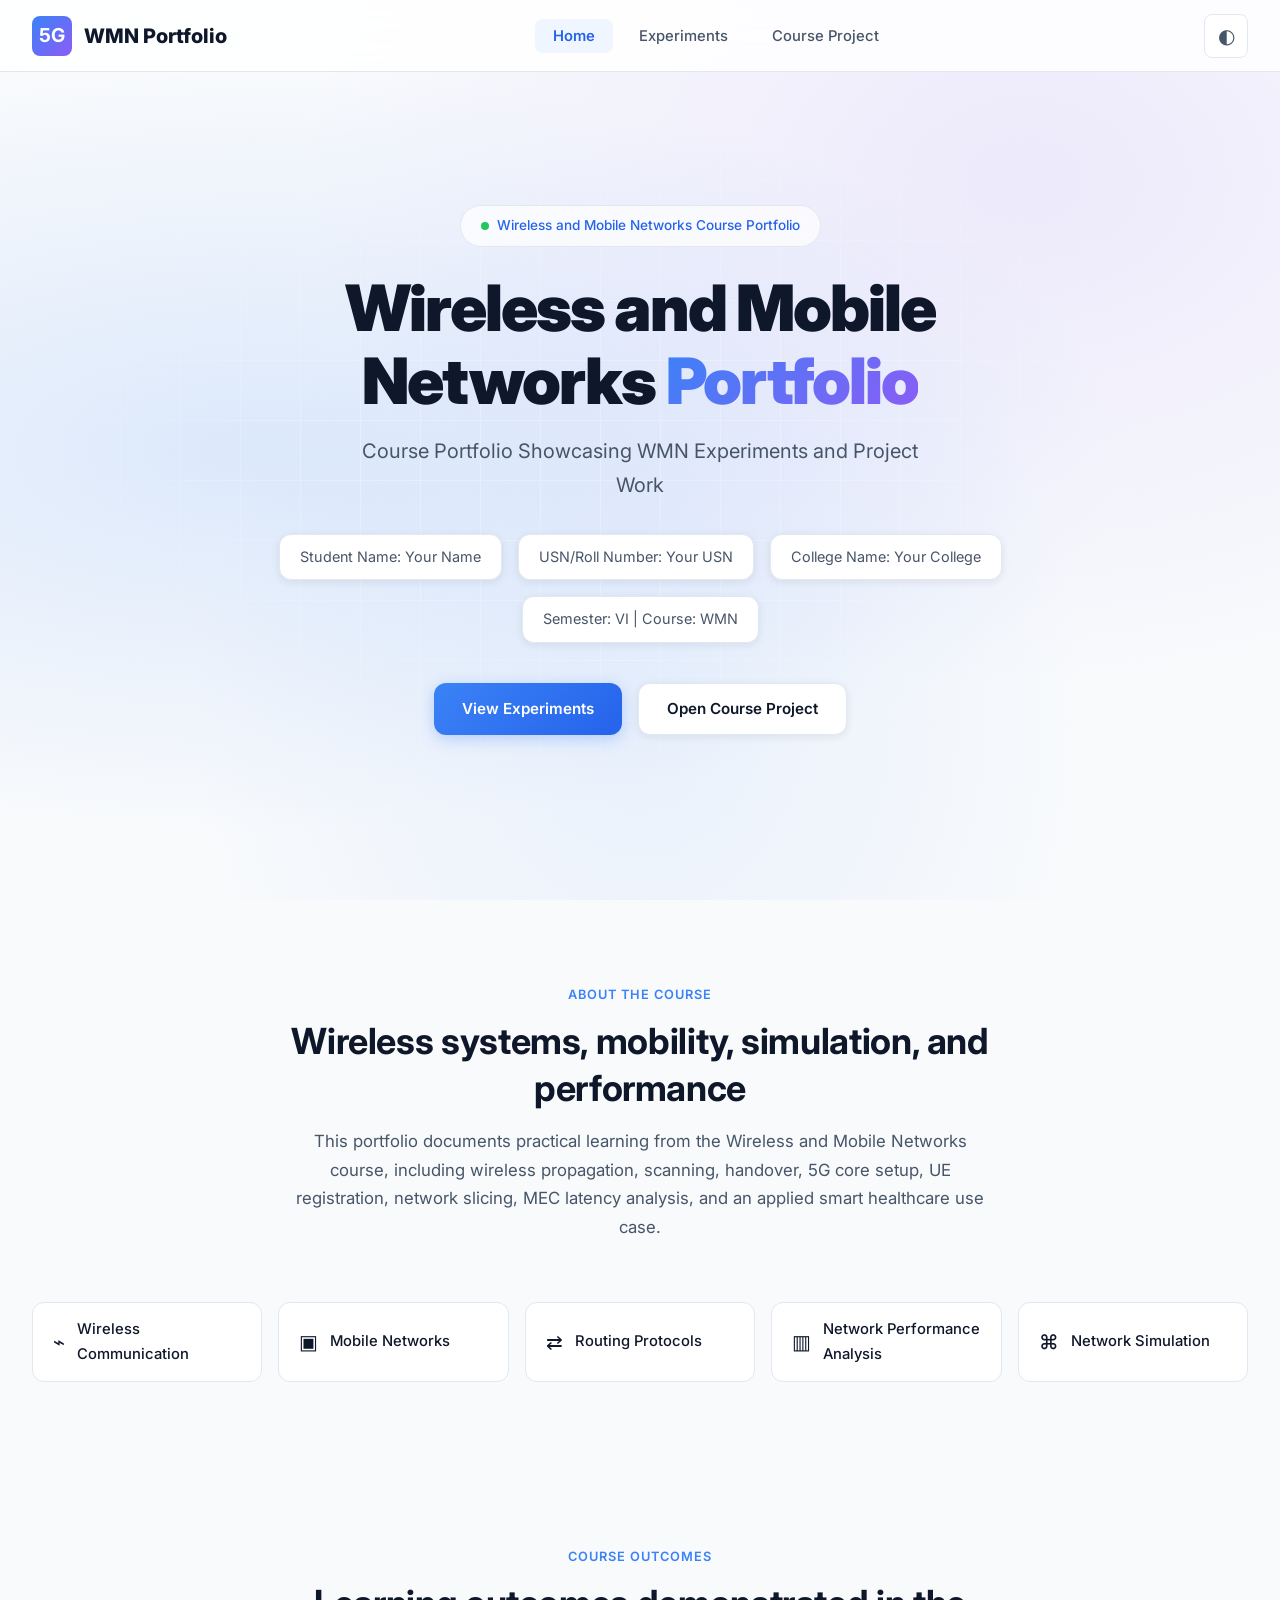
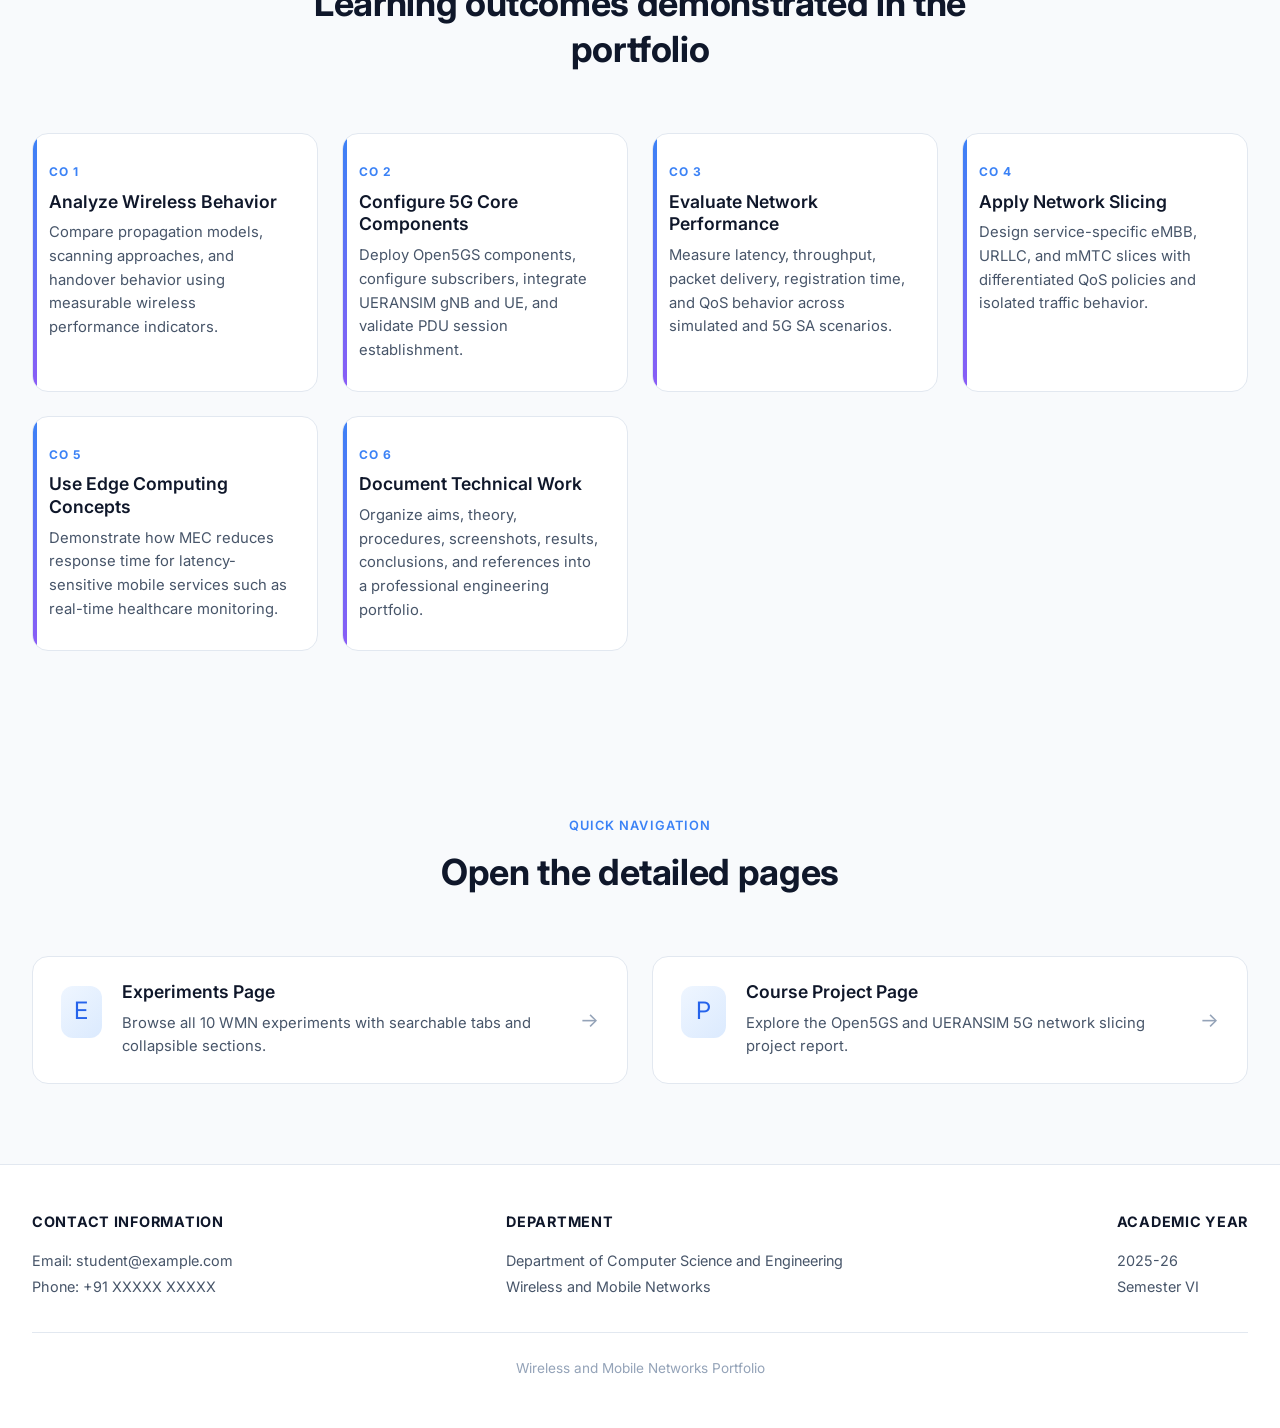
==== wmn-portfolio/index.html @ 7c62dfdb "Add files via upload" ====
<!DOCTYPE html>
<html lang="en">
<head>
  <meta charset="UTF-8">
  <meta name="viewport" content="width=device-width, initial-scale=1.0">
  <title>Wireless and Mobile Networks Portfolio</title>
  <link rel="stylesheet" href="css/style.css">
</head>
<body>
  <nav class="navbar">
    <div class="nav-container">
      <a class="nav-logo" href="index.html">
        <span class="nav-logo-icon">5G</span>
        <span>WMN Portfolio</span>
      </a>
      <ul class="nav-links">
        <li><a class="nav-link active" href="index.html">Home</a></li>
        <li><a class="nav-link" href="experiments.html">Experiments</a></li>
        <li><a class="nav-link" href="project.html">Course Project</a></li>
      </ul>
      <button class="theme-toggle" type="button" aria-label="Toggle dark mode">◐</button>
      <button class="nav-hamburger" type="button" aria-label="Open menu"><span></span><span></span><span></span></button>
    </div>
  </nav>
  <div class="nav-overlay"></div>

  <main>
    <section class="hero" id="home">
      <div class="hero-bg"></div>
      <div class="hero-grid"></div>
      <div class="hero-content">
        <div class="hero-badge"><span class="dot"></span> Wireless and Mobile Networks Course Portfolio</div>
        <h1 class="hero-title">Wireless and Mobile Networks <span class="gradient-text">Portfolio</span></h1>
        <p class="hero-subtitle">Course Portfolio Showcasing WMN Experiments and Project Work</p>
        <div class="hero-details">
          <span class="hero-detail-chip">Student Name: Your Name</span>
          <span class="hero-detail-chip">USN/Roll Number: Your USN</span>
          <span class="hero-detail-chip">College Name: Your College</span>
          <span class="hero-detail-chip">Semester: VI | Course: WMN</span>
        </div>
        <div class="hero-actions">
          <a class="btn btn-primary" href="experiments.html">View Experiments</a>
          <a class="btn btn-secondary" href="project.html">Open Course Project</a>
        </div>
      </div>
    </section>

    <section class="section" id="about">
      <div class="section-container">
        <div class="section-header reveal">
          <span class="section-label">About the Course</span>
          <h2 class="section-title">Wireless systems, mobility, simulation, and performance</h2>
          <p class="section-desc">This portfolio documents practical learning from the Wireless and Mobile Networks course, including wireless propagation, scanning, handover, 5G core setup, UE registration, network slicing, MEC latency analysis, and an applied smart healthcare use case.</p>
        </div>
        <div class="topics-grid">
          <div class="topic-tag reveal"><span class="topic-icon">⌁</span> Wireless Communication</div>
          <div class="topic-tag reveal stagger-1"><span class="topic-icon">▣</span> Mobile Networks</div>
          <div class="topic-tag reveal stagger-2"><span class="topic-icon">⇄</span> Routing Protocols</div>
          <div class="topic-tag reveal stagger-3"><span class="topic-icon">▥</span> Network Performance Analysis</div>
          <div class="topic-tag reveal stagger-4"><span class="topic-icon">⌘</span> Network Simulation</div>
        </div>
      </div>
    </section>

    <section class="section">
      <div class="section-container">
        <div class="section-header reveal">
          <span class="section-label">Course Outcomes</span>
          <h2 class="section-title">Learning outcomes demonstrated in the portfolio</h2>
        </div>
        <div class="card-grid card-grid-3">
          <article class="card outcome-card reveal">
            <div class="outcome-number">CO 1</div>
            <h3 class="card-title">Analyze Wireless Behavior</h3>
            <p class="card-desc">Compare propagation models, scanning approaches, and handover behavior using measurable wireless performance indicators.</p>
          </article>
          <article class="card outcome-card reveal stagger-1">
            <div class="outcome-number">CO 2</div>
            <h3 class="card-title">Configure 5G Core Components</h3>
            <p class="card-desc">Deploy Open5GS components, configure subscribers, integrate UERANSIM gNB and UE, and validate PDU session establishment.</p>
          </article>
          <article class="card outcome-card reveal stagger-2">
            <div class="outcome-number">CO 3</div>
            <h3 class="card-title">Evaluate Network Performance</h3>
            <p class="card-desc">Measure latency, throughput, packet delivery, registration time, and QoS behavior across simulated and 5G SA scenarios.</p>
          </article>
          <article class="card outcome-card reveal">
            <div class="outcome-number">CO 4</div>
            <h3 class="card-title">Apply Network Slicing</h3>
            <p class="card-desc">Design service-specific eMBB, URLLC, and mMTC slices with differentiated QoS policies and isolated traffic behavior.</p>
          </article>
          <article class="card outcome-card reveal stagger-1">
            <div class="outcome-number">CO 5</div>
            <h3 class="card-title">Use Edge Computing Concepts</h3>
            <p class="card-desc">Demonstrate how MEC reduces response time for latency-sensitive mobile services such as real-time healthcare monitoring.</p>
          </article>
          <article class="card outcome-card reveal stagger-2">
            <div class="outcome-number">CO 6</div>
            <h3 class="card-title">Document Technical Work</h3>
            <p class="card-desc">Organize aims, theory, procedures, screenshots, results, conclusions, and references into a professional engineering portfolio.</p>
          </article>
        </div>
      </div>
    </section>

    <section class="section">
      <div class="section-container">
        <div class="section-header reveal">
          <span class="section-label">Quick Navigation</span>
          <h2 class="section-title">Open the detailed pages</h2>
        </div>
        <div class="card-grid card-grid-2">
          <a class="card link-card reveal" href="experiments.html">
            <div class="card-icon">E</div>
            <div>
              <h3 class="card-title">Experiments Page</h3>
              <p class="card-desc">Browse all 10 WMN experiments with searchable tabs and collapsible sections.</p>
            </div>
            <span class="arrow">→</span>
          </a>
          <a class="card link-card reveal stagger-1" href="project.html">
            <div class="card-icon">P</div>
            <div>
              <h3 class="card-title">Course Project Page</h3>
              <p class="card-desc">Explore the Open5GS and UERANSIM 5G network slicing project report.</p>
            </div>
            <span class="arrow">→</span>
          </a>
        </div>
      </div>
    </section>
  </main>

  <footer class="footer">
    <div class="footer-container">
      <div class="footer-section">
        <h4>Contact Information</h4>
        <p>Email: student@example.com<br>Phone: +91 XXXXX XXXXX</p>
      </div>
      <div class="footer-section">
        <h4>Department</h4>
        <p>Department of Computer Science and Engineering<br>Wireless and Mobile Networks</p>
      </div>
      <div class="footer-section">
        <h4>Academic Year</h4>
        <p>2025-26<br>Semester VI</p>
      </div>
    </div>
    <div class="footer-bottom">Wireless and Mobile Networks Portfolio</div>
  </footer>

  <script src="js/main.js"></script>
</body>
</html>
---- wmn-portfolio/css/style.css ----
/* ===== Google Fonts ===== */
@import url('https://fonts.googleapis.com/css2?family=Inter:wght@300;400;500;600;700;800;900&family=JetBrains+Mono:wght@400;500;600&display=swap');

/* ===== CSS Custom Properties / Design Tokens ===== */
:root {
  /* Primary palette */
  --primary-50: #eff6ff;
  --primary-100: #dbeafe;
  --primary-200: #bfdbfe;
  --primary-300: #93c5fd;
  --primary-400: #60a5fa;
  --primary-500: #3b82f6;
  --primary-600: #2563eb;
  --primary-700: #1d4ed8;
  --primary-800: #1e40af;
  --primary-900: #1e3a8a;

  /* Accent */
  --accent-400: #a78bfa;
  --accent-500: #8b5cf6;
  --accent-600: #7c3aed;

  /* Success / Warning / Danger */
  --success-500: #22c55e;
  --warning-500: #f59e0b;
  --danger-500: #ef4444;

  /* Neutrals - Light mode */
  --bg-primary: #f8fafc;
  --bg-secondary: #ffffff;
  --bg-tertiary: #f1f5f9;
  --bg-card: #ffffff;
  --bg-card-hover: #f8fafc;
  --bg-glass: rgba(255, 255, 255, 0.7);
  --bg-glass-strong: rgba(255, 255, 255, 0.85);

  --text-primary: #0f172a;
  --text-secondary: #475569;
  --text-tertiary: #94a3b8;
  --text-inverse: #ffffff;

  --border-color: #e2e8f0;
  --border-color-light: #f1f5f9;
  --shadow-color: rgba(15, 23, 42, 0.08);
  --shadow-color-strong: rgba(15, 23, 42, 0.15);

  /* Sizes */
  --nav-height: 72px;
  --sidebar-width: 280px;
  --max-width: 1280px;
  --border-radius: 12px;
  --border-radius-sm: 8px;
  --border-radius-lg: 16px;
  --border-radius-xl: 24px;

  /* Transitions */
  --transition-fast: 150ms cubic-bezier(0.4, 0, 0.2, 1);
  --transition-base: 250ms cubic-bezier(0.4, 0, 0.2, 1);
  --transition-slow: 400ms cubic-bezier(0.4, 0, 0.2, 1);
  --transition-spring: 500ms cubic-bezier(0.34, 1.56, 0.64, 1);

  /* Typography */
  --font-sans: 'Inter', -apple-system, BlinkMacSystemFont, 'Segoe UI', sans-serif;
  --font-mono: 'JetBrains Mono', 'Fira Code', monospace;
}

/* ===== Dark Mode ===== */
[data-theme="dark"] {
  --bg-primary: #0b1120;
  --bg-secondary: #111827;
  --bg-tertiary: #1e293b;
  --bg-card: #1e293b;
  --bg-card-hover: #263348;
  --bg-glass: rgba(17, 24, 39, 0.75);
  --bg-glass-strong: rgba(17, 24, 39, 0.9);

  --text-primary: #f1f5f9;
  --text-secondary: #94a3b8;
  --text-tertiary: #64748b;
  --text-inverse: #0f172a;

  --border-color: #1e293b;
  --border-color-light: #263348;
  --shadow-color: rgba(0, 0, 0, 0.3);
  --shadow-color-strong: rgba(0, 0, 0, 0.5);
}

/* ===== Base Reset ===== */
*, *::before, *::after {
  margin: 0;
  padding: 0;
  box-sizing: border-box;
}

html {
  scroll-behavior: smooth;
  scroll-padding-top: calc(var(--nav-height) + 20px);
}

body {
  font-family: var(--font-sans);
  background: var(--bg-primary);
  color: var(--text-primary);
  line-height: 1.7;
  -webkit-font-smoothing: antialiased;
  -moz-osx-font-smoothing: grayscale;
  transition: background var(--transition-base), color var(--transition-base);
  overflow-x: hidden;
}

a {
  color: var(--primary-500);
  text-decoration: none;
  transition: color var(--transition-fast);
}

a:hover {
  color: var(--primary-600);
}

img {
  max-width: 100%;
  height: auto;
  display: block;
}

/* ===== Typography ===== */
h1, h2, h3, h4, h5, h6 {
  font-weight: 700;
  line-height: 1.3;
  color: var(--text-primary);
}

h1 { font-size: clamp(2rem, 5vw, 3.5rem); letter-spacing: -0.02em; }
h2 { font-size: clamp(1.5rem, 3vw, 2.25rem); letter-spacing: -0.01em; }
h3 { font-size: clamp(1.25rem, 2vw, 1.5rem); }
h4 { font-size: 1.125rem; }
p { color: var(--text-secondary); }

/* ===== Navigation ===== */
.navbar {
  position: fixed;
  top: 0;
  left: 0;
  right: 0;
  height: var(--nav-height);
  background: var(--bg-glass-strong);
  backdrop-filter: blur(20px);
  -webkit-backdrop-filter: blur(20px);
  border-bottom: 1px solid var(--border-color);
  z-index: 1000;
  display: flex;
  align-items: center;
  padding: 0 2rem;
  transition: all var(--transition-base);
}

.navbar.scrolled {
  box-shadow: 0 4px 30px var(--shadow-color);
}

.nav-container {
  max-width: var(--max-width);
  width: 100%;
  margin: 0 auto;
  display: flex;
  align-items: center;
  justify-content: space-between;
}

.nav-logo {
  display: flex;
  align-items: center;
  gap: 12px;
  font-weight: 800;
  font-size: 1.25rem;
  color: var(--text-primary);
  text-decoration: none;
}

.nav-logo-icon {
  width: 40px;
  height: 40px;
  background: linear-gradient(135deg, var(--primary-500), var(--accent-500));
  border-radius: var(--border-radius-sm);
  display: flex;
  align-items: center;
  justify-content: center;
  color: white;
  font-size: 1.2rem;
  font-weight: 700;
}

.nav-links {
  display: flex;
  align-items: center;
  gap: 8px;
  list-style: none;
}

.nav-link {
  padding: 8px 18px;
  border-radius: var(--border-radius-sm);
  color: var(--text-secondary);
  font-weight: 500;
  font-size: 0.925rem;
  transition: all var(--transition-fast);
  position: relative;
  text-decoration: none;
}

.nav-link:hover {
  color: var(--primary-500);
  background: var(--primary-50);
}

[data-theme="dark"] .nav-link:hover {
  background: rgba(59, 130, 246, 0.1);
}

.nav-link.active {
  color: var(--primary-600);
  background: var(--primary-50);
  font-weight: 600;
}

[data-theme="dark"] .nav-link.active {
  color: var(--primary-400);
  background: rgba(59, 130, 246, 0.15);
}

/* Theme Toggle */
.theme-toggle {
  width: 44px;
  height: 44px;
  border: 1px solid var(--border-color);
  border-radius: var(--border-radius-sm);
  background: var(--bg-secondary);
  color: var(--text-secondary);
  cursor: pointer;
  display: flex;
  align-items: center;
  justify-content: center;
  font-size: 1.25rem;
  transition: all var(--transition-fast);
}

.theme-toggle:hover {
  border-color: var(--primary-400);
  color: var(--primary-500);
  transform: scale(1.05);
}

/* Hamburger */
.nav-hamburger {
  display: none;
  flex-direction: column;
  gap: 5px;
  cursor: pointer;
  padding: 8px;
  border: none;
  background: transparent;
  z-index: 1010;
}

.nav-hamburger span {
  display: block;
  width: 24px;
  height: 2.5px;
  background: var(--text-primary);
  border-radius: 2px;
  transition: all var(--transition-base);
}

.nav-hamburger.active span:nth-child(1) {
  transform: rotate(45deg) translate(5px, 5px);
}

.nav-hamburger.active span:nth-child(2) {
  opacity: 0;
}

.nav-hamburger.active span:nth-child(3) {
  transform: rotate(-45deg) translate(5px, -5px);
}

/* ===== Breadcrumb ===== */
.breadcrumb {
  display: flex;
  align-items: center;
  gap: 8px;
  padding: 16px 0;
  font-size: 0.875rem;
  color: var(--text-tertiary);
}

.breadcrumb a {
  color: var(--text-tertiary);
  transition: color var(--transition-fast);
}

.breadcrumb a:hover {
  color: var(--primary-500);
}

.breadcrumb span.separator {
  font-size: 0.75rem;
}

.breadcrumb span.current {
  color: var(--primary-500);
  font-weight: 500;
}

/* ===== Hero Section ===== */
.hero {
  min-height: 100vh;
  display: flex;
  align-items: center;
  justify-content: center;
  position: relative;
  overflow: hidden;
  padding: var(--nav-height) 2rem 2rem;
}

.hero-bg {
  position: absolute;
  inset: 0;
  background:
    radial-gradient(ellipse at 20% 50%, rgba(59, 130, 246, 0.15) 0%, transparent 60%),
    radial-gradient(ellipse at 80% 20%, rgba(139, 92, 246, 0.1) 0%, transparent 50%),
    radial-gradient(ellipse at 50% 80%, rgba(59, 130, 246, 0.08) 0%, transparent 50%);
  z-index: 0;
}

[data-theme="dark"] .hero-bg {
  background:
    radial-gradient(ellipse at 20% 50%, rgba(59, 130, 246, 0.2) 0%, transparent 60%),
    radial-gradient(ellipse at 80% 20%, rgba(139, 92, 246, 0.15) 0%, transparent 50%),
    radial-gradient(ellipse at 50% 80%, rgba(59, 130, 246, 0.1) 0%, transparent 50%);
}

/* Animated grid background */
.hero-grid {
  position: absolute;
  inset: 0;
  background-image:
    linear-gradient(var(--border-color-light) 1px, transparent 1px),
    linear-gradient(90deg, var(--border-color-light) 1px, transparent 1px);
  background-size: 60px 60px;
  opacity: 0.5;
  mask-image: radial-gradient(ellipse at center, black 30%, transparent 70%);
  -webkit-mask-image: radial-gradient(ellipse at center, black 30%, transparent 70%);
}

.hero-content {
  position: relative;
  z-index: 1;
  max-width: 800px;
  text-align: center;
}

.hero-badge {
  display: inline-flex;
  align-items: center;
  gap: 8px;
  padding: 8px 20px;
  background: var(--bg-glass);
  backdrop-filter: blur(10px);
  border: 1px solid var(--border-color);
  border-radius: 100px;
  font-size: 0.85rem;
  font-weight: 500;
  color: var(--primary-600);
  margin-bottom: 24px;
  animation: fadeInDown 0.8s ease-out;
}

[data-theme="dark"] .hero-badge {
  color: var(--primary-400);
}

.hero-badge .dot {
  width: 8px;
  height: 8px;
  background: var(--success-500);
  border-radius: 50%;
  animation: pulse-dot 2s infinite;
}

.hero-title {
  font-size: clamp(2.5rem, 6vw, 4rem);
  font-weight: 900;
  letter-spacing: -0.03em;
  line-height: 1.15;
  margin-bottom: 16px;
  animation: fadeInUp 0.8s ease-out 0.1s both;
}

.hero-title .gradient-text {
  background: linear-gradient(135deg, var(--primary-500), var(--accent-500));
  -webkit-background-clip: text;
  -webkit-text-fill-color: transparent;
  background-clip: text;
}

.hero-subtitle {
  font-size: clamp(1rem, 2vw, 1.25rem);
  color: var(--text-secondary);
  margin-bottom: 32px;
  max-width: 600px;
  margin-left: auto;
  margin-right: auto;
  animation: fadeInUp 0.8s ease-out 0.2s both;
}

.hero-details {
  display: flex;
  flex-wrap: wrap;
  justify-content: center;
  gap: 16px;
  margin-bottom: 40px;
  animation: fadeInUp 0.8s ease-out 0.3s both;
}

.hero-detail-chip {
  display: inline-flex;
  align-items: center;
  gap: 8px;
  padding: 10px 20px;
  background: var(--bg-card);
  border: 1px solid var(--border-color);
  border-radius: var(--border-radius);
  font-size: 0.9rem;
  color: var(--text-secondary);
  box-shadow: 0 2px 8px var(--shadow-color);
}

.hero-detail-chip svg {
  width: 18px;
  height: 18px;
  color: var(--primary-500);
}

.hero-actions {
  display: flex;
  gap: 16px;
  justify-content: center;
  animation: fadeInUp 0.8s ease-out 0.4s both;
}

/* ===== Buttons ===== */
.btn {
  display: inline-flex;
  align-items: center;
  gap: 8px;
  padding: 12px 28px;
  border: none;
  border-radius: var(--border-radius);
  font-family: var(--font-sans);
  font-weight: 600;
  font-size: 0.95rem;
  cursor: pointer;
  transition: all var(--transition-base);
  text-decoration: none;
  white-space: nowrap;
}

.btn-primary {
  background: linear-gradient(135deg, var(--primary-500), var(--primary-600));
  color: white;
  box-shadow: 0 4px 15px rgba(59, 130, 246, 0.3);
}

.btn-primary:hover {
  transform: translateY(-2px);
  box-shadow: 0 8px 25px rgba(59, 130, 246, 0.4);
  color: white;
}

.btn-secondary {
  background: var(--bg-card);
  color: var(--text-primary);
  border: 1px solid var(--border-color);
  box-shadow: 0 2px 8px var(--shadow-color);
}

.btn-secondary:hover {
  transform: translateY(-2px);
  border-color: var(--primary-400);
  box-shadow: 0 8px 25px var(--shadow-color);
  color: var(--text-primary);
}

.btn-ghost {
  background: transparent;
  color: var(--primary-500);
  padding: 12px 16px;
}

.btn-ghost:hover {
  background: var(--primary-50);
}

[data-theme="dark"] .btn-ghost:hover {
  background: rgba(59, 130, 246, 0.1);
}

.btn svg, .btn i {
  width: 18px;
  height: 18px;
}

/* ===== Section Layout ===== */
.section {
  padding: 80px 2rem;
}

.section-container {
  max-width: var(--max-width);
  margin: 0 auto;
}

.section-header {
  text-align: center;
  max-width: 700px;
  margin: 0 auto 60px;
}

.section-label {
  display: inline-flex;
  align-items: center;
  gap: 8px;
  font-size: 0.8rem;
  font-weight: 600;
  text-transform: uppercase;
  letter-spacing: 0.08em;
  color: var(--primary-500);
  margin-bottom: 12px;
}

.section-title {
  margin-bottom: 16px;
}

.section-desc {
  font-size: 1.05rem;
  color: var(--text-secondary);
}

/* ===== Cards ===== */
.card {
  background: var(--bg-card);
  border: 1px solid var(--border-color);
  border-radius: var(--border-radius-lg);
  padding: 28px;
  transition: all var(--transition-base);
  position: relative;
  overflow: hidden;
}

.card:hover {
  transform: translateY(-4px);
  box-shadow: 0 12px 40px var(--shadow-color-strong);
  border-color: var(--primary-200);
}

[data-theme="dark"] .card:hover {
  border-color: var(--primary-800);
}

.card-icon {
  width: 52px;
  height: 52px;
  border-radius: var(--border-radius);
  display: flex;
  align-items: center;
  justify-content: center;
  font-size: 1.5rem;
  margin-bottom: 16px;
  background: linear-gradient(135deg, var(--primary-50), var(--primary-100));
  color: var(--primary-600);
}

[data-theme="dark"] .card-icon {
  background: linear-gradient(135deg, rgba(59, 130, 246, 0.15), rgba(59, 130, 246, 0.1));
  color: var(--primary-400);
}

.card-title {
  font-size: 1.1rem;
  font-weight: 600;
  margin-bottom: 8px;
}

.card-desc {
  font-size: 0.925rem;
  color: var(--text-secondary);
  line-height: 1.6;
}

/* Card Grid */
.card-grid {
  display: grid;
  gap: 24px;
}

.card-grid-2 { grid-template-columns: repeat(auto-fit, minmax(320px, 1fr)); }
.card-grid-3 { grid-template-columns: repeat(auto-fit, minmax(280px, 1fr)); }
.card-grid-4 { grid-template-columns: repeat(auto-fit, minmax(240px, 1fr)); }

/* ===== Stats Cards ===== */
.stat-card {
  text-align: center;
  padding: 32px 24px;
}

.stat-value {
  font-size: 2.5rem;
  font-weight: 800;
  background: linear-gradient(135deg, var(--primary-500), var(--accent-500));
  -webkit-background-clip: text;
  -webkit-text-fill-color: transparent;
  background-clip: text;
  margin-bottom: 8px;
}

.stat-label {
  font-size: 0.9rem;
  color: var(--text-secondary);
  font-weight: 500;
}

/* ===== Quick Nav / Link Cards ===== */
.link-card {
  display: flex;
  align-items: center;
  gap: 20px;
  padding: 24px 28px;
  cursor: pointer;
  text-decoration: none;
  color: inherit;
}

.link-card .arrow {
  margin-left: auto;
  font-size: 1.25rem;
  color: var(--text-tertiary);
  transition: all var(--transition-fast);
}

.link-card:hover .arrow {
  color: var(--primary-500);
  transform: translateX(4px);
}

/* ===== About Section ===== */
.topics-grid {
  display: grid;
  grid-template-columns: repeat(auto-fit, minmax(220px, 1fr));
  gap: 16px;
  margin-top: 24px;
}

.topic-tag {
  display: flex;
  align-items: center;
  gap: 12px;
  padding: 14px 20px;
  background: var(--bg-card);
  border: 1px solid var(--border-color);
  border-radius: var(--border-radius);
  font-size: 0.925rem;
  font-weight: 500;
  color: var(--text-primary);
  transition: all var(--transition-fast);
}

.topic-tag:hover {
  border-color: var(--primary-300);
  transform: translateX(4px);
}

.topic-tag .topic-icon {
  font-size: 1.25rem;
}

/* ===== Course Outcomes ===== */
.outcome-card {
  position: relative;
  padding-left: 16px;
}

.outcome-card::before {
  content: '';
  position: absolute;
  left: 0;
  top: 0;
  bottom: 0;
  width: 4px;
  background: linear-gradient(to bottom, var(--primary-500), var(--accent-500));
  border-radius: 2px;
}

.outcome-number {
  font-size: 0.75rem;
  font-weight: 700;
  text-transform: uppercase;
  letter-spacing: 0.08em;
  color: var(--primary-500);
  margin-bottom: 8px;
}

/* ===== Experiments Page ===== */
.experiments-layout {
  display: flex;
  gap: 32px;
  min-height: calc(100vh - var(--nav-height));
  padding-top: var(--nav-height);
}

/* Sidebar */
.exp-sidebar {
  width: var(--sidebar-width);
  position: sticky;
  top: var(--nav-height);
  height: calc(100vh - var(--nav-height));
  overflow-y: auto;
  padding: 24px 16px;
  border-right: 1px solid var(--border-color);
  background: var(--bg-secondary);
  flex-shrink: 0;
  scrollbar-width: thin;
  scrollbar-color: var(--border-color) transparent;
}

.exp-sidebar::-webkit-scrollbar {
  width: 5px;
}

.exp-sidebar::-webkit-scrollbar-thumb {
  background: var(--border-color);
  border-radius: 4px;
}

.sidebar-search {
  position: relative;
  margin-bottom: 20px;
}

.sidebar-search input {
  width: 100%;
  padding: 10px 14px 10px 40px;
  border: 1px solid var(--border-color);
  border-radius: var(--border-radius-sm);
  background: var(--bg-primary);
  color: var(--text-primary);
  font-family: var(--font-sans);
  font-size: 0.875rem;
  transition: all var(--transition-fast);
  outline: none;
}

.sidebar-search input:focus {
  border-color: var(--primary-400);
  box-shadow: 0 0 0 3px rgba(59, 130, 246, 0.1);
}

.sidebar-search .search-icon {
  position: absolute;
  left: 12px;
  top: 50%;
  transform: translateY(-50%);
  color: var(--text-tertiary);
  font-size: 1rem;
}

.exp-nav-list {
  list-style: none;
  display: flex;
  flex-direction: column;
  gap: 4px;
}

.exp-nav-item {
  display: flex;
  align-items: center;
  gap: 12px;
  padding: 12px 16px;
  border-radius: var(--border-radius-sm);
  cursor: pointer;
  transition: all var(--transition-fast);
  font-size: 0.9rem;
  font-weight: 500;
  color: var(--text-secondary);
  border: 1px solid transparent;
}

.exp-nav-item:hover {
  background: var(--bg-tertiary);
  color: var(--text-primary);
}

.exp-nav-item.active {
  background: var(--primary-50);
  color: var(--primary-600);
  border-color: var(--primary-200);
  font-weight: 600;
}

[data-theme="dark"] .exp-nav-item.active {
  background: rgba(59, 130, 246, 0.1);
  color: var(--primary-400);
  border-color: rgba(59, 130, 246, 0.2);
}

.exp-nav-num {
  width: 32px;
  height: 32px;
  display: flex;
  align-items: center;
  justify-content: center;
  font-size: 0.8rem;
  font-weight: 700;
  border-radius: 8px;
  background: var(--bg-tertiary);
  color: var(--text-tertiary);
  flex-shrink: 0;
}

.exp-nav-item.active .exp-nav-num {
  background: var(--primary-500);
  color: white;
}

/* Experiment Content */
.exp-content {
  flex: 1;
  padding: 32px 40px;
  max-width: 900px;
  overflow-y: auto;
}

.exp-panel {
  display: none;
  animation: fadeIn 0.3s ease-out;
}

.exp-panel.active {
  display: block;
}

.exp-header {
  margin-bottom: 40px;
}

.exp-number-badge {
  display: inline-flex;
  align-items: center;
  gap: 8px;
  font-size: 0.8rem;
  font-weight: 700;
  text-transform: uppercase;
  letter-spacing: 0.05em;
  color: var(--primary-500);
  background: var(--primary-50);
  padding: 6px 16px;
  border-radius: 100px;
  margin-bottom: 16px;
}

[data-theme="dark"] .exp-number-badge {
  background: rgba(59, 130, 246, 0.1);
}

.exp-title {
  font-size: 1.75rem;
  font-weight: 800;
  margin-bottom: 12px;
}

/* Collapsible Sections */
.collapsible {
  border: 1px solid var(--border-color);
  border-radius: var(--border-radius);
  margin-bottom: 16px;
  overflow: hidden;
  transition: all var(--transition-base);
}

.collapsible:hover {
  border-color: var(--primary-200);
}

[data-theme="dark"] .collapsible:hover {
  border-color: rgba(59, 130, 246, 0.3);
}

.collapsible-header {
  display: flex;
  align-items: center;
  gap: 12px;
  padding: 18px 24px;
  cursor: pointer;
  background: var(--bg-card);
  font-weight: 600;
  font-size: 1rem;
  color: var(--text-primary);
  transition: background var(--transition-fast);
  user-select: none;
}

.collapsible-header:hover {
  background: var(--bg-card-hover);
}

.collapsible-header .icon {
  font-size: 1.2rem;
  color: var(--primary-500);
  width: 24px;
  text-align: center;
}

.collapsible-header .chevron {
  margin-left: auto;
  transition: transform var(--transition-base);
  font-size: 0.9rem;
  color: var(--text-tertiary);
}

.collapsible.open .collapsible-header .chevron {
  transform: rotate(180deg);
}

.collapsible-body {
  max-height: 0;
  overflow: hidden;
  transition: max-height var(--transition-slow);
}

.collapsible.open .collapsible-body {
  max-height: 3000px;
}

.collapsible-content {
  padding: 20px 24px 24px;
  border-top: 1px solid var(--border-color);
  font-size: 0.95rem;
  line-height: 1.8;
  color: var(--text-secondary);
}

.collapsible-content p {
  margin-bottom: 12px;
}

.collapsible-content ul, .collapsible-content ol {
  padding-left: 24px;
  margin-bottom: 12px;
}

.collapsible-content li {
  margin-bottom: 8px;
  color: var(--text-secondary);
}

.collapsible-content strong {
  color: var(--text-primary);
}

/* Screenshots placeholder */
.screenshot-grid {
  display: grid;
  grid-template-columns: repeat(auto-fit, minmax(200px, 1fr));
  gap: 16px;
  margin-top: 16px;
}

.screenshot-placeholder {
  aspect-ratio: 16 / 10;
  background: var(--bg-tertiary);
  border: 2px dashed var(--border-color);
  border-radius: var(--border-radius);
  display: flex;
  flex-direction: column;
  align-items: center;
  justify-content: center;
  gap: 8px;
  color: var(--text-tertiary);
  font-size: 0.85rem;
  cursor: pointer;
  transition: all var(--transition-fast);
}

.screenshot-placeholder:hover {
  border-color: var(--primary-300);
  color: var(--primary-500);
}

.screenshot-placeholder .icon {
  font-size: 2rem;
}

/* ===== Project Page ===== */
.project-hero {
  padding: calc(var(--nav-height) + 60px) 2rem 60px;
  background:
    radial-gradient(ellipse at 30% 50%, rgba(59, 130, 246, 0.1) 0%, transparent 50%),
    radial-gradient(ellipse at 70% 30%, rgba(139, 92, 246, 0.08) 0%, transparent 40%);
}

.project-hero-content {
  max-width: var(--max-width);
  margin: 0 auto;
}

.project-title {
  font-size: clamp(1.75rem, 4vw, 2.75rem);
  font-weight: 900;
  margin-bottom: 20px;
}

.project-meta {
  display: flex;
  flex-wrap: wrap;
  gap: 12px;
  margin-bottom: 24px;
}

.project-meta-tag {
  display: inline-flex;
  align-items: center;
  gap: 8px;
  padding: 6px 16px;
  background: var(--bg-card);
  border: 1px solid var(--border-color);
  border-radius: 100px;
  font-size: 0.85rem;
  font-weight: 500;
  color: var(--text-secondary);
}

.project-section {
  padding: 48px 2rem;
  border-bottom: 1px solid var(--border-color);
}

.project-section:last-child {
  border-bottom: none;
}

.project-section-inner {
  max-width: var(--max-width);
  margin: 0 auto;
}

.project-section-title {
  display: flex;
  align-items: center;
  gap: 12px;
  font-size: 1.5rem;
  margin-bottom: 24px;
}

.project-section-title .section-icon {
  width: 40px;
  height: 40px;
  display: flex;
  align-items: center;
  justify-content: center;
  border-radius: var(--border-radius-sm);
  background: linear-gradient(135deg, var(--primary-50), var(--primary-100));
  color: var(--primary-600);
  font-size: 1.1rem;
}

[data-theme="dark"] .project-section-title .section-icon {
  background: rgba(59, 130, 246, 0.1);
  color: var(--primary-400);
}

.project-content {
  font-size: 1rem;
  line-height: 1.8;
  color: var(--text-secondary);
}

.project-content p {
  margin-bottom: 16px;
}

.content-list {
  background: var(--bg-card);
  border: 1px solid var(--border-color);
  border-radius: var(--border-radius-lg);
  padding: 24px 28px 24px 48px;
  color: var(--text-secondary);
}

.content-list li {
  margin-bottom: 10px;
}

.architecture-map {
  display: grid;
  grid-template-columns: repeat(7, auto);
  align-items: center;
  gap: 12px;
  overflow-x: auto;
  padding: 20px;
  background: var(--bg-card);
  border: 1px solid var(--border-color);
  border-radius: var(--border-radius-lg);
}

.arch-node {
  min-width: 150px;
  padding: 16px 18px;
  border-radius: var(--border-radius-sm);
  background: linear-gradient(135deg, var(--primary-50), var(--bg-secondary));
  border: 1px solid var(--primary-200);
  color: var(--text-primary);
  font-weight: 700;
  text-align: center;
}

[data-theme="dark"] .arch-node {
  background: rgba(59, 130, 246, 0.12);
  border-color: rgba(59, 130, 246, 0.25);
}

.arch-link {
  min-width: 70px;
  text-align: center;
  color: var(--primary-500);
  font-size: 0.8rem;
  font-family: var(--font-mono);
  font-weight: 600;
}

.data-table {
  width: 100%;
  border-collapse: collapse;
  overflow: hidden;
  border-radius: var(--border-radius);
  background: var(--bg-card);
  border: 1px solid var(--border-color);
}

.data-table th,
.data-table td {
  padding: 14px 16px;
  text-align: left;
  border-bottom: 1px solid var(--border-color);
  color: var(--text-secondary);
}

.data-table th {
  background: var(--bg-tertiary);
  color: var(--text-primary);
  font-weight: 700;
}

.data-table tr:last-child td {
  border-bottom: none;
}

/* Tech Stack */
.tech-grid {
  display: flex;
  flex-wrap: wrap;
  gap: 12px;
}

.tech-tag {
  display: flex;
  align-items: center;
  gap: 8px;
  padding: 10px 20px;
  background: var(--bg-card);
  border: 1px solid var(--border-color);
  border-radius: var(--border-radius);
  font-size: 0.925rem;
  font-weight: 500;
  color: var(--text-primary);
  transition: all var(--transition-fast);
}

.tech-tag:hover {
  border-color: var(--primary-300);
  transform: translateY(-2px);
  box-shadow: 0 4px 12px var(--shadow-color);
}

/* Timeline */
.timeline {
  position: relative;
  padding-left: 40px;
}

.timeline::before {
  content: '';
  position: absolute;
  left: 15px;
  top: 0;
  bottom: 0;
  width: 2px;
  background: linear-gradient(to bottom, var(--primary-500), var(--accent-500));
}

.timeline-item {
  position: relative;
  padding-bottom: 32px;
}

.timeline-item:last-child {
  padding-bottom: 0;
}

.timeline-dot {
  position: absolute;
  left: -33px;
  top: 4px;
  width: 12px;
  height: 12px;
  border-radius: 50%;
  background: var(--primary-500);
  border: 3px solid var(--bg-primary);
  box-shadow: 0 0 0 2px var(--primary-500);
}

.timeline-content {
  background: var(--bg-card);
  border: 1px solid var(--border-color);
  border-radius: var(--border-radius);
  padding: 20px 24px;
}

.timeline-date {
  font-size: 0.8rem;
  font-weight: 600;
  color: var(--primary-500);
  margin-bottom: 8px;
}

.timeline-title {
  font-weight: 600;
  margin-bottom: 6px;
}

.timeline-desc {
  font-size: 0.9rem;
  color: var(--text-secondary);
}

/* ===== Gallery ===== */
.gallery-grid {
  display: grid;
  grid-template-columns: repeat(auto-fit, minmax(250px, 1fr));
  gap: 16px;
}

.gallery-item {
  aspect-ratio: 16 / 10;
  border-radius: var(--border-radius);
  overflow: hidden;
  background: var(--bg-tertiary);
  border: 1px solid var(--border-color);
  display: flex;
  align-items: center;
  justify-content: center;
  color: var(--text-tertiary);
  font-size: 0.9rem;
  cursor: pointer;
  transition: all var(--transition-base);
  position: relative;
}

.gallery-item:hover {
  transform: scale(1.02);
  box-shadow: 0 8px 30px var(--shadow-color-strong);
}

.gallery-item img {
  width: 100%;
  height: 100%;
  object-fit: cover;
}

/* ===== Footer ===== */
.footer {
  background: var(--bg-secondary);
  border-top: 1px solid var(--border-color);
  padding: 48px 2rem;
}

.footer-container {
  max-width: var(--max-width);
  margin: 0 auto;
  display: flex;
  flex-wrap: wrap;
  justify-content: space-between;
  gap: 32px;
}

.footer-section h4 {
  font-size: 0.9rem;
  font-weight: 700;
  text-transform: uppercase;
  letter-spacing: 0.05em;
  margin-bottom: 16px;
  color: var(--text-primary);
}

.footer-section p,
.footer-section a {
  font-size: 0.9rem;
  color: var(--text-secondary);
  line-height: 1.8;
}

.footer-bottom {
  max-width: var(--max-width);
  margin: 32px auto 0;
  padding-top: 24px;
  border-top: 1px solid var(--border-color);
  text-align: center;
  font-size: 0.85rem;
  color: var(--text-tertiary);
}

/* ===== Animations ===== */
@keyframes fadeIn {
  from { opacity: 0; }
  to { opacity: 1; }
}

@keyframes fadeInUp {
  from { opacity: 0; transform: translateY(20px); }
  to { opacity: 1; transform: translateY(0); }
}

@keyframes fadeInDown {
  from { opacity: 0; transform: translateY(-20px); }
  to { opacity: 1; transform: translateY(0); }
}

@keyframes pulse-dot {
  0%, 100% { opacity: 1; transform: scale(1); }
  50% { opacity: 0.5; transform: scale(1.5); }
}

@keyframes float {
  0%, 100% { transform: translateY(0); }
  50% { transform: translateY(-10px); }
}

/* Scroll animations */
.reveal {
  opacity: 0;
  transform: translateY(30px);
  transition: all 0.6s cubic-bezier(0.4, 0, 0.2, 1);
}

.reveal.visible {
  opacity: 1;
  transform: translateY(0);
}

/* Stagger delay utility */
.stagger-1 { transition-delay: 0.1s; }
.stagger-2 { transition-delay: 0.2s; }
.stagger-3 { transition-delay: 0.3s; }
.stagger-4 { transition-delay: 0.4s; }
.stagger-5 { transition-delay: 0.5s; }

/* ===== Responsive ===== */
@media (max-width: 1024px) {
  .experiments-layout {
    flex-direction: column;
  }

  .exp-sidebar {
    width: 100%;
    height: auto;
    max-height: 60vh;
    position: relative;
    top: 0;
    border-right: none;
    border-bottom: 1px solid var(--border-color);
  }

  .exp-content {
    padding: 24px 20px;
  }
}

@media (max-width: 768px) {
  .navbar {
    padding: 0 1rem;
  }

  .nav-hamburger {
    display: flex;
  }

  .nav-links {
    position: fixed;
    top: 0;
    right: -100%;
    width: 280px;
    height: 100vh;
    background: var(--bg-secondary);
    flex-direction: column;
    padding: 80px 24px 24px;
    gap: 4px;
    transition: right var(--transition-base);
    box-shadow: -8px 0 30px var(--shadow-color);
    z-index: 1005;
  }

  .nav-links.open {
    right: 0;
  }

  .nav-link {
    width: 100%;
    padding: 14px 18px;
  }

  .hero {
    padding: calc(var(--nav-height) + 20px) 1rem 40px;
  }

  .hero-details {
    flex-direction: column;
    align-items: center;
  }

  .hero-actions {
    flex-direction: column;
    width: 100%;
  }

  .hero-actions .btn {
    width: 100%;
    justify-content: center;
  }

  .section {
    padding: 48px 1rem;
  }

  .card {
    padding: 20px;
  }

  .footer-container {
    flex-direction: column;
  }

  .exp-sidebar {
    max-height: 40vh;
    padding: 16px 12px;
  }

  .architecture-map {
    grid-template-columns: 1fr;
  }

  .arch-link {
    min-width: 0;
  }
}

@media (max-width: 480px) {
  .hero-title {
    font-size: 1.85rem;
  }

  .exp-nav-item {
    padding: 10px 12px;
    font-size: 0.85rem;
  }
}

/* ===== Utility Classes ===== */
.text-center { text-align: center; }
.text-left { text-align: left; }
.mb-8 { margin-bottom: 8px; }
.mb-16 { margin-bottom: 16px; }
.mb-24 { margin-bottom: 24px; }
.mb-32 { margin-bottom: 32px; }
.mb-48 { margin-bottom: 48px; }
.mt-16 { margin-top: 16px; }
.mt-24 { margin-top: 24px; }
.mt-32 { margin-top: 32px; }
.gap-16 { gap: 16px; }
.gap-24 { gap: 24px; }
.hidden { display: none !important; }

/* Download Button */
.download-btn {
  display: inline-flex;
  align-items: center;
  gap: 10px;
  padding: 14px 32px;
  background: linear-gradient(135deg, var(--primary-500), var(--accent-500));
  color: white;
  border-radius: var(--border-radius);
  font-weight: 600;
  font-size: 1rem;
  text-decoration: none;
  transition: all var(--transition-base);
  box-shadow: 0 4px 15px rgba(59, 130, 246, 0.3);
}

.download-btn:hover {
  transform: translateY(-3px);
  box-shadow: 0 8px 30px rgba(59, 130, 246, 0.4);
  color: white;
}

/* Overlay for mobile nav */
.nav-overlay {
  display: none;
  position: fixed;
  inset: 0;
  background: rgba(0, 0, 0, 0.5);
  z-index: 1001;
  opacity: 0;
  transition: opacity var(--transition-base);
}

.nav-overlay.active {
  display: block;
  opacity: 1;
}
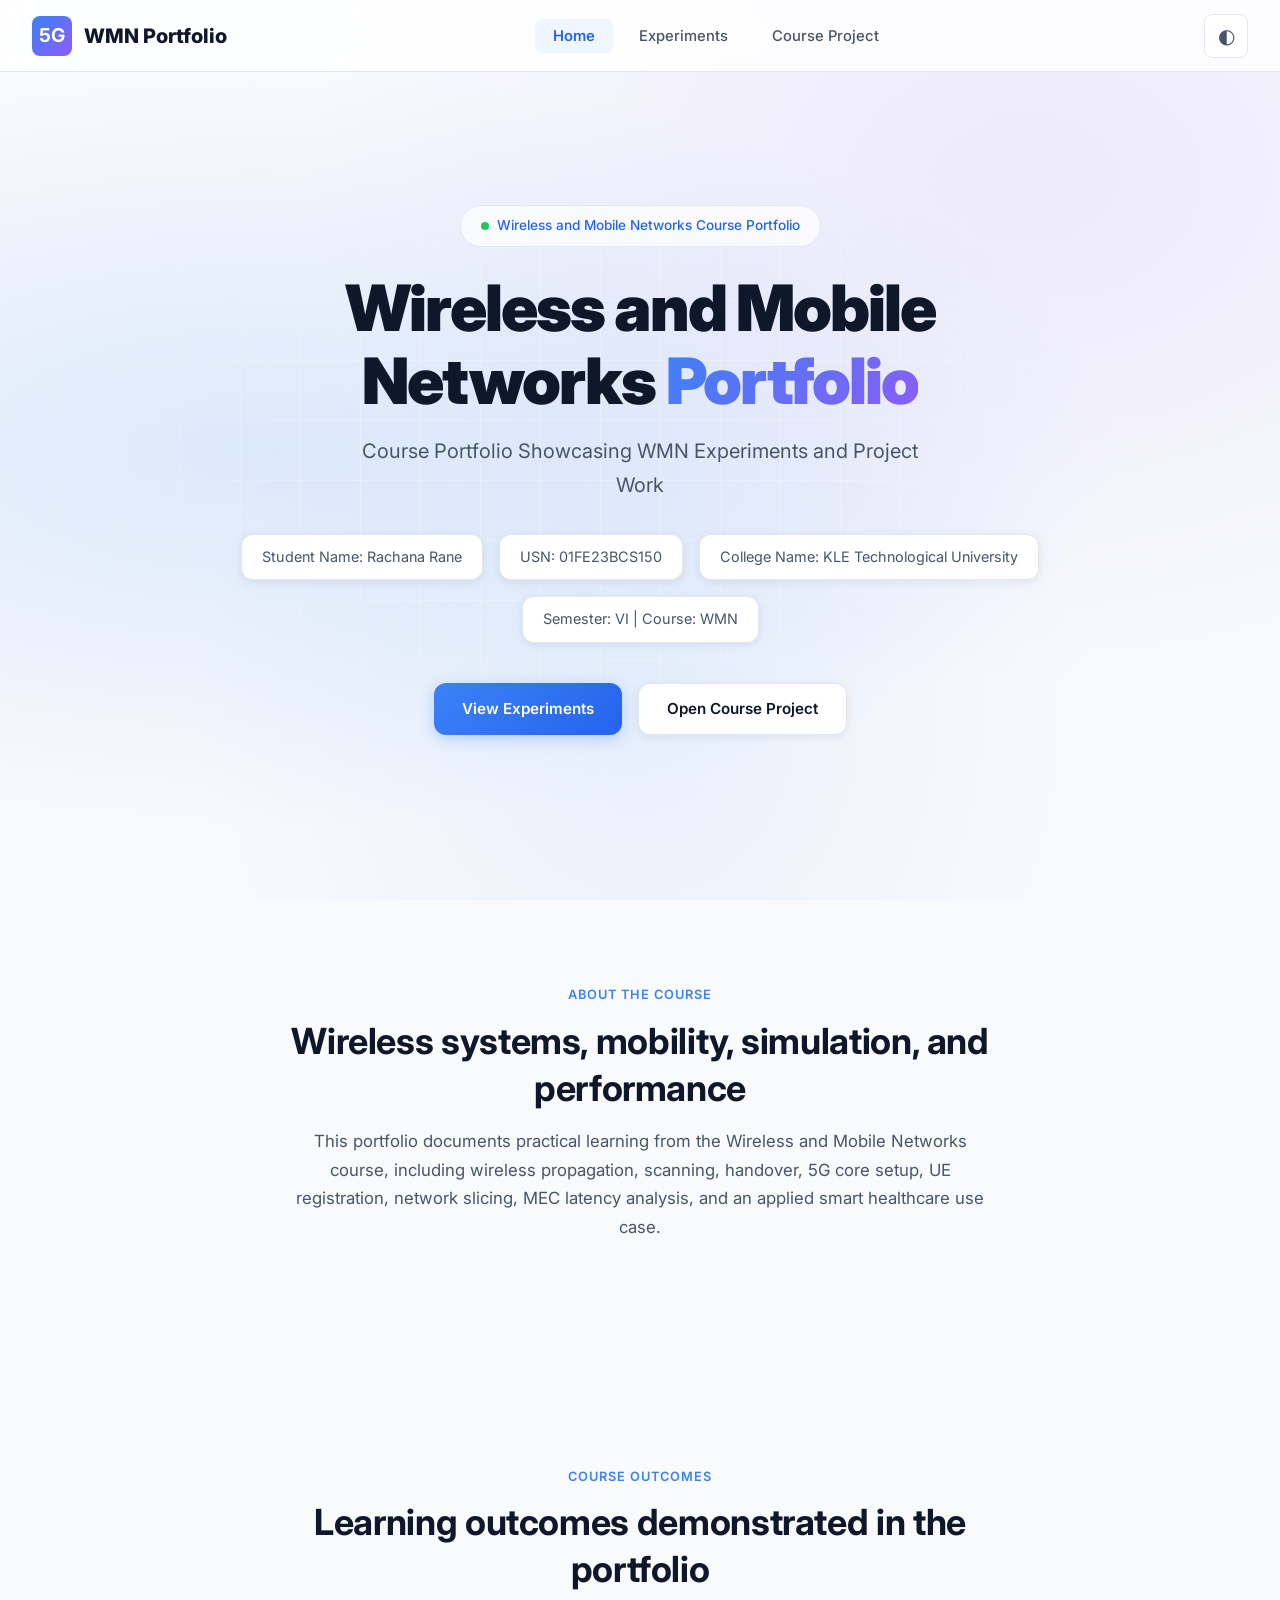
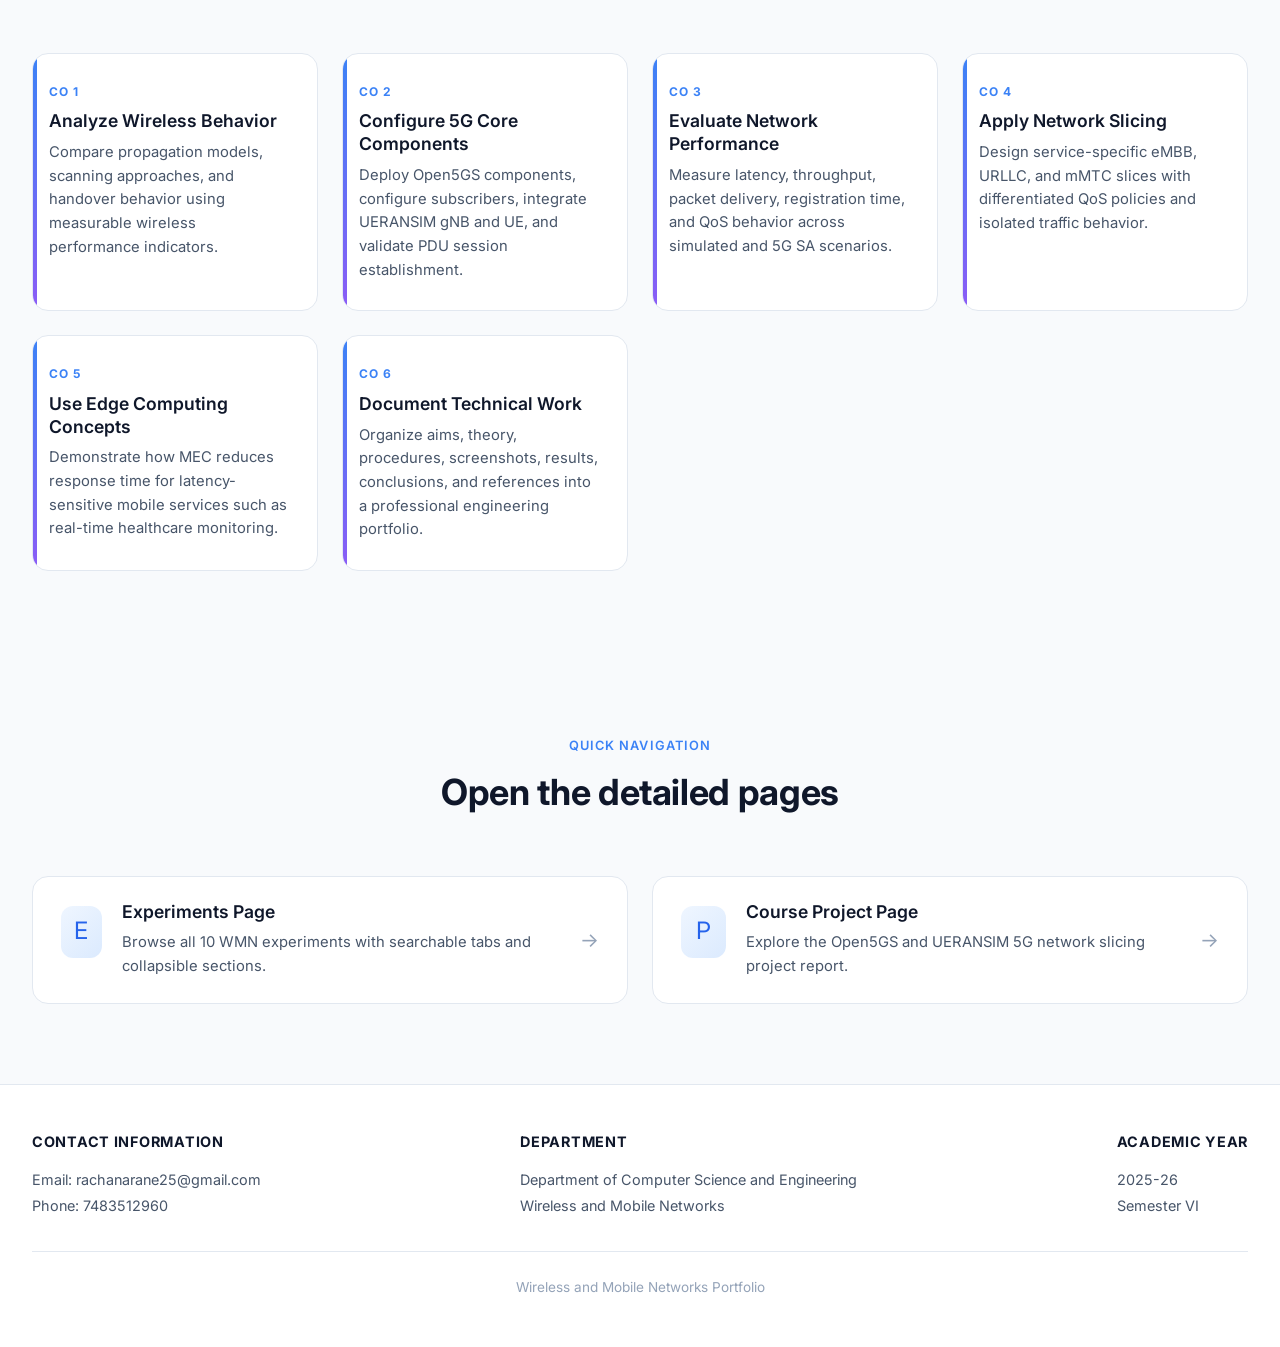
==== commit 708c2a6d: "Add files via upload" ====
--- a/wmn-portfolio/index.html
+++ b/wmn-portfolio/index.html
@@ -33,11 +33,11 @@
         <h1 class="hero-title">Wireless and Mobile Networks <span class="gradient-text">Portfolio</span></h1>
         <p class="hero-subtitle">Course Portfolio Showcasing WMN Experiments and Project Work</p>
         <div class="hero-details">
-          <span class="hero-detail-chip">Student Name: Your Name</span>
-          <span class="hero-detail-chip">USN/Roll Number: Your USN</span>
-          <span class="hero-detail-chip">College Name: Your College</span>
-          <span class="hero-detail-chip">Semester: VI | Course: WMN</span>
-        </div>
+    <div class="hero-detail-chip">Student Name: Rachana Rane</div>
+    <div class="hero-detail-chip">USN: 01FE23BCS150</div>
+    <div class="hero-detail-chip">College Name: KLE Technological University</div>
+    <div class="hero-detail-chip">Semester: VI | Course: WMN</div>
+</div>
         <div class="hero-actions">
           <a class="btn btn-primary" href="experiments.html">View Experiments</a>
           <a class="btn btn-secondary" href="project.html">Open Course Project</a>
@@ -52,13 +52,7 @@
           <h2 class="section-title">Wireless systems, mobility, simulation, and performance</h2>
           <p class="section-desc">This portfolio documents practical learning from the Wireless and Mobile Networks course, including wireless propagation, scanning, handover, 5G core setup, UE registration, network slicing, MEC latency analysis, and an applied smart healthcare use case.</p>
         </div>
-        <div class="topics-grid">
-          <div class="topic-tag reveal"><span class="topic-icon">⌁</span> Wireless Communication</div>
-          <div class="topic-tag reveal stagger-1"><span class="topic-icon">▣</span> Mobile Networks</div>
-          <div class="topic-tag reveal stagger-2"><span class="topic-icon">⇄</span> Routing Protocols</div>
-          <div class="topic-tag reveal stagger-3"><span class="topic-icon">▥</span> Network Performance Analysis</div>
-          <div class="topic-tag reveal stagger-4"><span class="topic-icon">⌘</span> Network Simulation</div>
-        </div>
+      
       </div>
     </section>
 
@@ -135,7 +129,7 @@
     <div class="footer-container">
       <div class="footer-section">
         <h4>Contact Information</h4>
-        <p>Email: student@example.com<br>Phone: +91 XXXXX XXXXX</p>
+        <p>Email: rachanarane25@gmail.com<br>Phone: 7483512960</p>
       </div>
       <div class="footer-section">
         <h4>Department</h4>
--- a/wmn-portfolio/css/style.css
+++ b/wmn-portfolio/css/style.css
@@ -968,6 +968,62 @@
   color: var(--text-primary);
 }
 
+.experiment-section {
+  background: var(--bg-card);
+  border: 1px solid var(--border-color);
+  border-radius: var(--border-radius);
+  margin-bottom: 18px;
+  overflow: hidden;
+}
+
+.experiment-section-title {
+  display: flex;
+  align-items: center;
+  gap: 12px;
+  padding: 18px 24px;
+  border-bottom: 1px solid var(--border-color);
+  background: var(--bg-card-hover);
+}
+
+.experiment-section-title .icon {
+  width: 28px;
+  height: 28px;
+  display: inline-flex;
+  align-items: center;
+  justify-content: center;
+  border-radius: 8px;
+  background: var(--primary-50);
+  color: var(--primary-600);
+  font-weight: 800;
+  font-size: 0.85rem;
+}
+
+[data-theme="dark"] .experiment-section-title .icon {
+  background: rgba(59, 130, 246, 0.15);
+  color: var(--primary-400);
+}
+
+.experiment-section-title h3 {
+  font-size: 1rem;
+  margin: 0;
+}
+
+.experiment-section-content {
+  padding: 20px 24px 24px;
+  color: var(--text-secondary);
+  font-size: 0.95rem;
+  line-height: 1.8;
+}
+
+.experiment-section-content ul,
+.experiment-section-content ol {
+  padding-left: 24px;
+}
+
+.experiment-section-content li {
+  margin-bottom: 8px;
+}
+
 /* Screenshots placeholder */
 .screenshot-grid {
   display: grid;
@@ -999,6 +1055,40 @@
 
 .screenshot-placeholder .icon {
   font-size: 2rem;
+}
+
+.experiment-shot {
+  background: var(--bg-card);
+  border: 1px solid var(--border-color);
+  border-radius: var(--border-radius);
+  overflow: hidden;
+  box-shadow: 0 4px 18px var(--shadow-color);
+}
+
+.experiment-shot img {
+  width: 100%;
+  height: 220px;
+  object-fit: contain;
+  background: var(--bg-tertiary);
+  padding: 8px;
+}
+
+.experiment-shot figcaption {
+  padding: 10px 12px;
+  border-top: 1px solid var(--border-color);
+  color: var(--text-secondary);
+  font-size: 0.82rem;
+  font-weight: 600;
+}
+
+.pdf-notes {
+  max-height: 520px;
+  overflow: auto;
+  padding-right: 8px;
+}
+
+.pdf-notes p {
+  margin-bottom: 14px;
 }
 
 /* ===== Project Page ===== */
